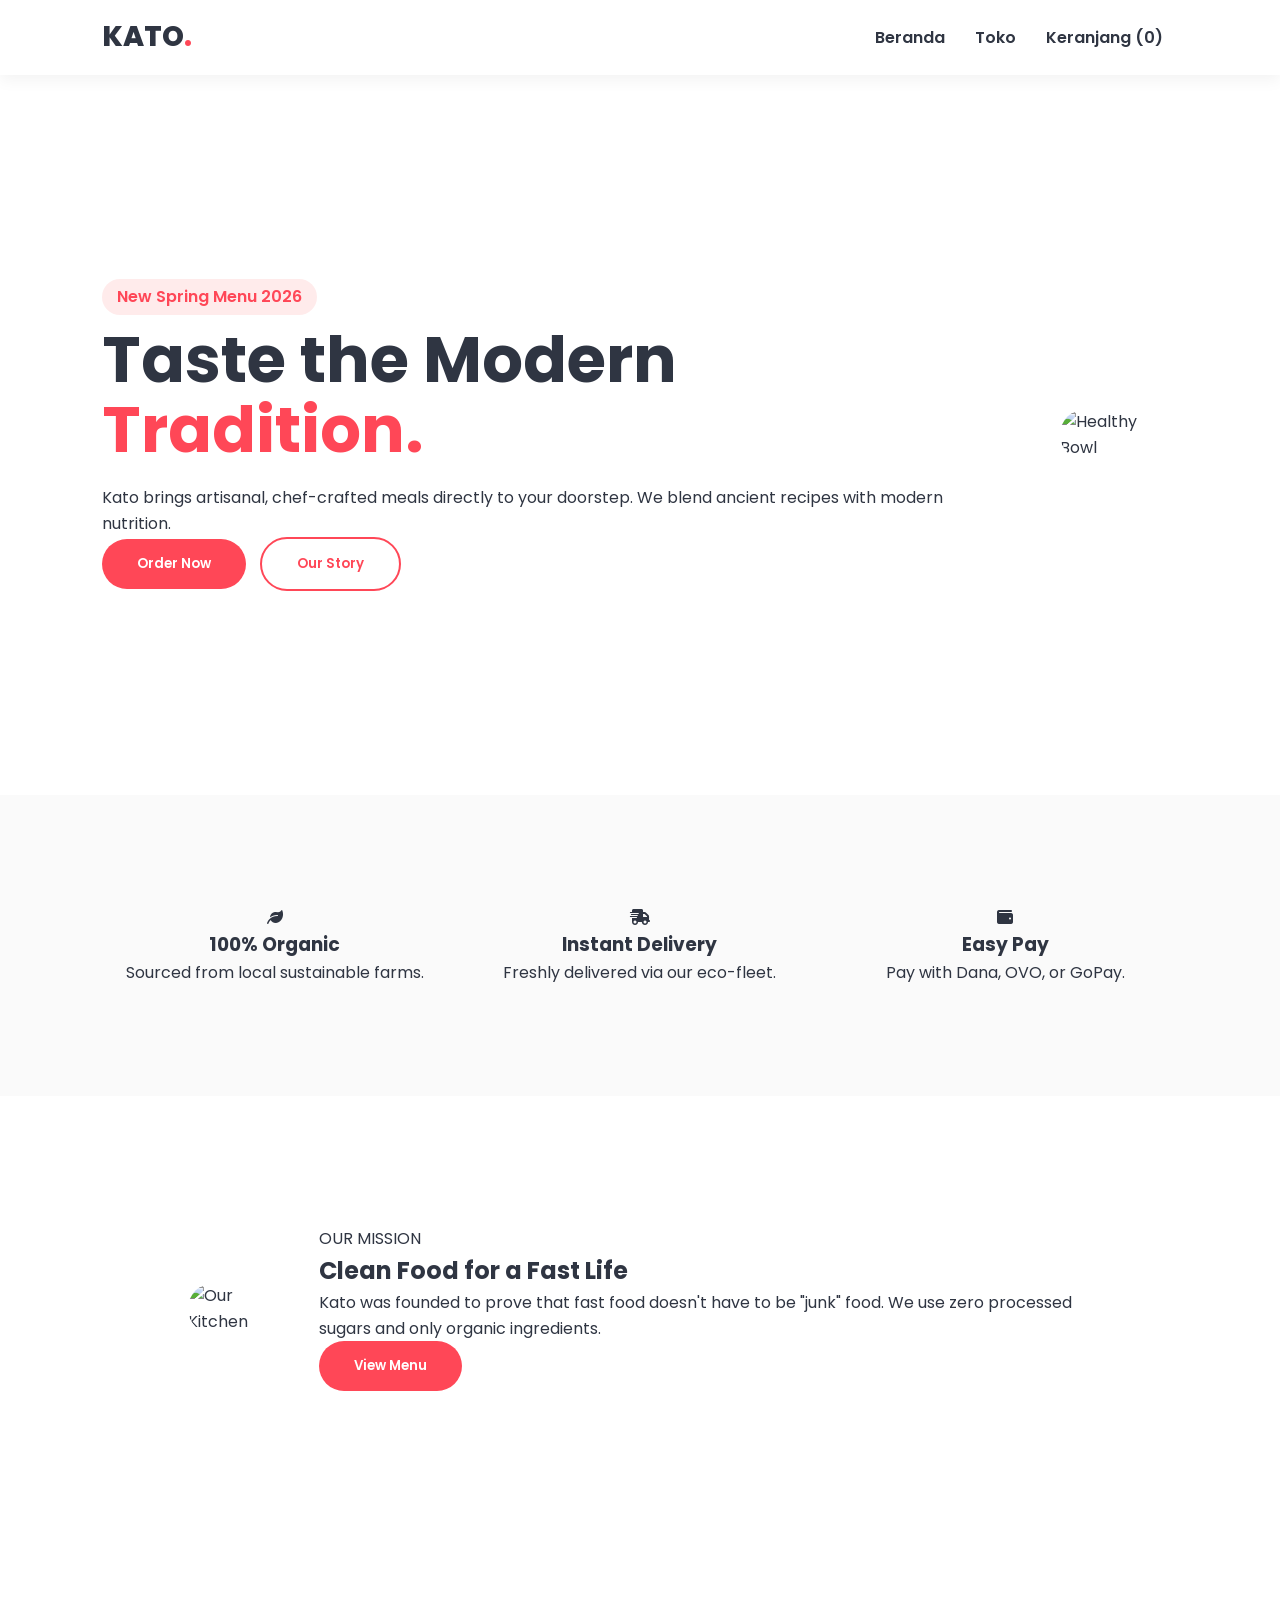
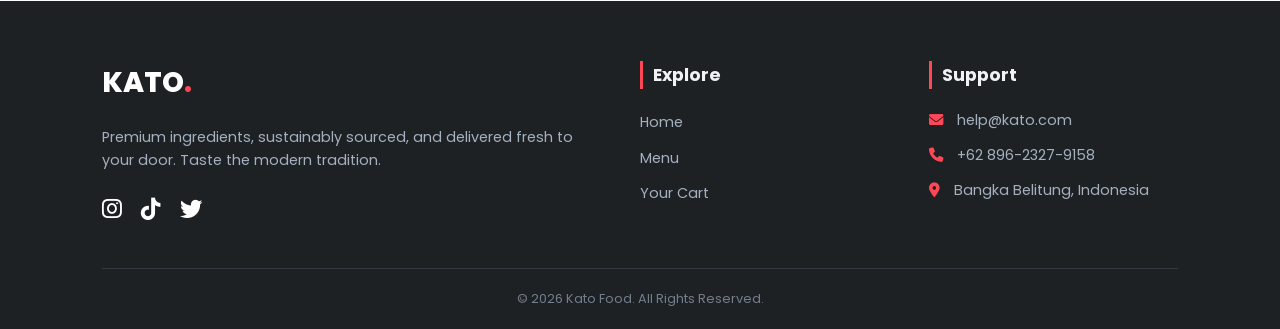
==== index.html @ e114e305 "Add files via upload" ====
<!DOCTYPE html>
<html lang="en">
<head>
    <meta charset="UTF-8">
    <meta name="viewport" content="width=device-width, initial-scale=1.0">
    <title>Kato | Premium Fresh Food</title>

    <link rel="stylesheet" href="style.css">

    <!-- Font Awesome -->
    <link rel="stylesheet" href="https://cdnjs.cloudflare.com/ajax/libs/font-awesome/6.0.0/css/all.min.css">

    <!-- Google Font -->
    <link href="https://fonts.googleapis.com/css2?family=Poppins:wght@300;400;600;700&display=swap" rel="stylesheet">
</head>

<body>

    <!-- PREMIUM COLORFUL BACKGROUND -->
    <div class="bg-blobs">
        <div class="blob b1"></div>
        <div class="blob b2"></div>
        <div class="blob b3"></div>
        <div class="blob b4"></div>
        <div class="blob b5"></div>
    </div>

    <!-- Navigation -->
    <nav>
        <div class="logo" onclick="showSection('home')">
            KATO<span>.</span>
        </div>

        <ul class="nav-links">
            <li><a href="#" onclick="showSection('home')">Beranda</a></li>
            <li><a href="#" onclick="showSection('shop')">Toko</a></li>
            <li>
                <a href="#" onclick="showSection('cart')">
                    Keranjang (<span id="cart-count">0</span>)
                </a>
            </li>
        </ul>
    </nav>

    <!-- HOME -->
    <section id="home" class="page">

        <!-- HERO -->
        <div class="hero">

            <div class="hero-content">
                <div class="badge">New Spring Menu 2026</div>

                <h1>
                    Taste the Modern <br>
                    <span>Tradition.</span>
                </h1>

                <p>
                    Kato brings artisanal, chef-crafted meals directly to your doorstep.
                    We blend ancient recipes with modern nutrition.
                </p>

                <div class="hero-btns">
                    <button class="btn" onclick="showSection('shop')">
                        Order Now
                    </button>

                    <button class="btn btn-outline" onclick="scrollToAbout()">
                        Our Story
                    </button>
                </div>
            </div>

            <div class="hero-image">
                <img src="logo.jpg" alt="Healthy Bowl">
            </div>

        </div>

        <!-- FEATURES -->
        <div class="features-section">
            <div class="container">

                <div class="features-grid">

                    <div class="feature-card">
                        <i class="fas fa-leaf"></i>
                        <h3>100% Organic</h3>
                        <p>Sourced from local sustainable farms.</p>
                    </div>

                    <div class="feature-card">
                        <i class="fas fa-shipping-fast"></i>
                        <h3>Instant Delivery</h3>
                        <p>Freshly delivered via our eco-fleet.</p>
                    </div>

                    <div class="feature-card">
                        <i class="fas fa-wallet"></i>
                        <h3>Easy Pay</h3>
                        <p>Pay with Dana, OVO, or GoPay.</p>
                    </div>

                </div>
            </div>
        </div>

        <!-- ABOUT -->
        <div id="about-section" class="about-section">
            <div class="container">

                <div class="about-wrapper">

                    <div class="hero-image">
                        <img src="foto3.jpeg" alt="Our Kitchen">
                    </div>

                    <div class="about-text">
                        <span class="subtitle">OUR MISSION</span>

                        <h2>Clean Food for a Fast Life</h2>

                        <p>
                            Kato was founded to prove that fast food doesn't have to be
                            "junk" food. We use zero processed sugars and only organic ingredients.
                        </p>

                        <button class="btn" onclick="showSection('shop')">
                            View Menu
                        </button>
                    </div>

                </div>
            </div>
        </div>

    </section>

    <!-- SHOP -->
    <section id="shop" class="page" style="display:none;">
        <div class="container">

            <h2 class="section-title">Our Menu</h2>

            <div class="product-grid" id="product-grid"></div>

        </div>
    </section>

    <!-- PRODUCT DETAIL -->
    <section id="product-detail" class="page" style="display:none;">
        <div class="container">

            <button class="back-btn" onclick="showSection('shop')">
                ← Back to Shop
            </button>

            <div class="detail-container" id="detail-content"></div>

        </div>
    </section>

    <!-- CART -->
    <section id="cart" class="page" style="display:none;">
        <div class="container">

            <h2 class="section-title">Your Cart</h2>

            <div id="cart-items-container"></div>

            <div class="cart-summary" id="cart-summary"></div>

        </div>
    </section>

    <!-- CHECKOUT -->
    <section id="checkout" class="page" style="display:none;">
        <div class="container">

            <h2 class="section-title">Checkout</h2>

            <div class="checkout-wrapper">

                <form id="checkout-form">

                    <h3>1. Shipping Details</h3>

                    <input type="text" placeholder="Full Name" required>

                    <input type="email" placeholder="Email Address" required>

                    <textarea placeholder="Full Address (Street, House No, City)" required></textarea>

                    <h3>2. Choose E-Wallet</h3>

                    <div class="payment-grid">

                        <label class="payment-option">
                            <input type="radio" name="payment" value="Dana" checked>

                            <div class="pay-card dana">
                                <img src="dana.jpg" alt="Dana">
                                <span>DANA</span>
                            </div>
                        </label>

                        <label class="payment-option">
                            <input type="radio" name="payment" value="OVO">

                            <div class="pay-card ovo">
                                <img src="ovo.jpg" alt="OVO">
                                <span>OVO</span>
                            </div>
                        </label>

                        <label class="payment-option">
                            <input type="radio" name="payment" value="GoPay">

                            <div class="pay-card gopay">
                                <img src="gopayy.jpg" alt="GoPay">
                                <span>GoPay</span>
                            </div>
                        </label>

                    </div>

                    <div id="ewallet-phone-input">

                        <p style="margin-top:20px; font-size:0.9rem; color:#666;">
                            Enter your E-Wallet Phone Number:
                        </p>

                        <input type="tel" placeholder="0812-XXXX-XXXX" required>

                    </div>

                    <button type="submit"
                        class="btn checkout-submit-btn"
                        style="width:100%; margin-top:30px;">
                        Pay Now
                    </button>

                </form>

            </div>
        </div>
    </section>

    <!-- FOOTER -->
    <footer>

        <div class="footer-container">

            <div class="footer-brand">

                <div class="logo">
                    KATO<span>.</span>
                </div>

                <p>
                    Premium ingredients, sustainably sourced,
                    and delivered fresh to your door.
                    Taste the modern tradition.
                </p>

                <div class="social-links">
                    <a href="#"><i class="fab fa-instagram"></i></a>
                    <a href="#"><i class="fab fa-tiktok"></i></a>
                    <a href="#"><i class="fab fa-twitter"></i></a>
                </div>

            </div>

            <div class="footer-links">

                <h4>Explore</h4>

                <ul>
                    <li><a href="#" onclick="showSection('home')">Home</a></li>
                    <li><a href="#" onclick="showSection('shop')">Menu</a></li>
                    <li><a href="#" onclick="showSection('cart')">Your Cart</a></li>
                </ul>

            </div>

            <div class="footer-contact">

                <h4>Support</h4>

                <p><i class="fas fa-envelope"></i> help@kato.com</p>

                <p><i class="fas fa-phone"></i> +62 896-2327-9158</p>

                <p><i class="fas fa-map-marker-alt"></i> Bangka Belitung, Indonesia</p>

            </div>

        </div>

        <div class="footer-bottom">
            <p>&copy; 2026 Kato Food. All Rights Reserved.</p>
        </div>

    </footer>

    <!-- JS -->
    <script src="script.js"></script>

</body>
</html>
---- style.css ----
:root {
    --primary: #FF4757;
    --secondary: #2F3542;
    --accent: #2ED573;
    --light: #F1F2F6;
    --white: #ffffff;
    --dana: #118EEA;
    --ovo: #4C2A86;
    --gopay: #00AED6;
}

* { margin: 0; padding: 0; box-sizing: border-box; font-family: 'Poppins', sans-serif; }
body { background-color: var(--light); color: var(--secondary); line-height: 1.6; }

/* Navigation */
nav { display: flex; justify-content: space-between; align-items: center; padding: 15px 8%; background: var(--white); position: sticky; top: 0; z-index: 1000; box-shadow: 0 5px 15px rgba(0,0,0,0.05); }
.logo { font-size: 28px; font-weight: 800; cursor: pointer; }
.logo span { color: var(--primary); }
.nav-links { display: flex; list-style: none; }
.nav-links a { text-decoration: none; color: var(--secondary); font-weight: 600; padding: 0 15px; }

/* Hero & Sections */
.hero { display: flex; align-items: center; padding: 60px 8%; min-height: 80vh; gap: 50px; background: white; }
.hero-content h1 { font-size: 4rem; line-height: 1.1; margin-bottom: 20px; }
.hero-content span { color: var(--primary); }
.hero-image img { width: 100%; max-width: 500px; border-radius: 40px; }
.badge { background: #ffebeb; color: var(--primary); padding: 5px 15px; border-radius: 20px; font-weight: 600; display: inline-block; margin-bottom: 10px; }

/* Payment Styles */
.payment-grid { display: grid; grid-template-columns: repeat(3, 1fr); gap: 15px; margin-top: 15px; }
.payment-option input { display: none; }
.pay-card {
    border: 2px solid #eee;
    padding: 15px;
    border-radius: 12px;
    text-align: center;
    cursor: pointer;
    transition: 0.3s;
    background: white;
}
.pay-card img { height: 25px; object-fit: contain; margin-bottom: 5px; display: block; margin-left: auto; margin-right: auto; }
.pay-card span { font-size: 0.8rem; font-weight: 700; }

/* Active Payment Selection */
.payment-option input:checked + .pay-card { border-color: var(--primary); background: #fff5f5; transform: translateY(-5px); }

/* Buttons */
.btn { padding: 15px 35px; background: var(--primary); color: white; border: none; border-radius: 50px; font-weight: 600; cursor: pointer; transition: 0.3s; }
.btn-outline { background: transparent; border: 2px solid var(--primary); color: var(--primary); margin-left: 10px; }

/* Styling for the Back to Shop Button */
.back-btn {
    background: white;
    border: 2px solid var(--primary);
    color: var(--primary);
    padding: 10px 25px;
    border-radius: 50px;
    font-weight: 600;
    font-size: 0.9rem;
    cursor: pointer;
    margin-bottom: 30px;
    display: inline-flex;
    align-items: center;
    gap: 8px;
    transition: all 0.3s ease;
    box-shadow: 0 4px 10px rgba(0,0,0,0.05);
}

.back-btn:hover {
    background: var(--primary);
    color: white;
    transform: translateX(-5px); /* Moves slightly left on hover */
    box-shadow: 0 6px 15px rgba(255, 71, 87, 0.2);
}

/* Ensure the detail container has enough space from the button */
#product-detail .container {
    padding-top: 30px;
}

/* General Layout */
.container { padding: 50px 8%; }
.product-grid { display: grid; grid-template-columns: repeat(auto-fit, minmax(280px, 1fr)); gap: 30px; }
.product-card { background: white; padding: 20px; border-radius: 25px; text-align: center; box-shadow: 0 10px 20px rgba(0,0,0,0.05); }
.product-card img { width: 100%; height: 220px; object-fit: cover; border-radius: 20px; }

/* About and Features */
.features-section { padding: 60px 0; background: #fafafa; }
.features-grid { display: grid; grid-template-columns: repeat(3, 1fr); gap: 20px; text-align: center; }
.about-section { background: white; padding: 80px 8%; }
.about-wrapper { display: flex; align-items: center; gap: 50px; }
.about-image img { width: 100%; border-radius: 20px; }

/* Checkout Form */
#checkout-form { background: white; padding: 40px; border-radius: 25px; max-width: 600px; margin: 0 auto; }
#checkout-form input, #checkout-form textarea { width: 100%; padding: 12px; margin: 10px 0; border: 1px solid #ddd; border-radius: 10px; }

/* Target the image inside the hero-image div */
.hero-image img {
    width: 400px;           
    height: auto;            
    border-radius: 30px;    
    object-fit: cover;       
    
   
}
.product-card img {
    width: 100%;
    height: 200px; /* Atur tinggi yang seragam */
    object-fit: cover; /* Foto akan otomatis terpotong rapi di tengah */
    border-radius: 15px;
}

@media (max-width: 768px) {
    .hero, .about-wrapper, .features-grid { flex-direction: column; text-align: center; }
    .payment-grid { grid-template-columns: 1fr; }
}

/* --- BACKGROUND BLOBS DESIGN --- */
.bg-blobs {
    position: fixed; top: 0; left: 0; width: 100%; height: 100%;
    z-index: -1; overflow: hidden; filter: blur(70px); opacity: 0.6;
}
.blob { position: absolute; border-radius: 50%; animation: moveBlobs 20s infinite alternate; }
.b1 { width: 400px; height: 400px; background: #ffebeb; top: -10%; left: -5%; }
.b2 { width: 450px; height: 450px; background: #e8f7ee; bottom: -5%; right: -5%; animation-delay: -5s; }
.b3 { width: 300px; height: 300px; background: #fff4e0; top: 30%; right: 20%; animation-delay: -10s; }

@keyframes moveBlobs {
    0% { transform: translate(0, 0) scale(1); }
    100% { transform: translate(50px, 100px) scale(1.1); }
}

/* --- FOOTER DESIGN --- */
footer {
    background: #1e2124;
    color: #f1f2f6;
    padding: 60px 8% 20px;
    margin-top: 80px;
}
.footer-container {
    display: grid;
    grid-template-columns: 2fr 1fr 1fr;
    gap: 40px;
}
.footer-brand .logo { color: white; margin-bottom: 20px; }
.footer-brand p { font-size: 0.9rem; color: #a4b0be; line-height: 1.6; margin-bottom: 20px; }
.social-links a { color: white; font-size: 1.4rem; margin-right: 15px; transition: 0.3s; }
.social-links a:hover { color: var(--primary); }

.footer-links h4, .footer-contact h4 { margin-bottom: 20px; font-size: 1.1rem; border-left: 3px solid var(--primary); padding-left: 10px; }
.footer-links ul { list-style: none; }
.footer-links li { margin-bottom: 10px; }
.footer-links a { color: #a4b0be; text-decoration: none; transition: 0.3s; font-size: 0.9rem; }
.footer-links a:hover { color: var(--primary); }

.footer-contact p { margin-bottom: 12px; font-size: 0.9rem; color: #a4b0be; }
.footer-contact i { color: var(--primary); margin-right: 10px; }

.footer-bottom {
    text-align: center;
    border-top: 1px solid #323941;
    margin-top: 40px;
    padding-top: 20px;
    font-size: 0.8rem;
    color: #747d8c;
}

/* Fix for mobile footer */
@media (max-width: 768px) {
    .footer-container { grid-template-columns: 1fr; text-align: center; }
    .footer-links h4, .footer-contact h4 { border: none; padding: 0; }
}

/* ===== ULTRA COLORFUL PREMIUM BACKGROUND ===== */

body{
    background:
    radial-gradient(circle at top left, rgba(255,71,87,0.35), transparent 30%),
    radial-gradient(circle at top right, rgba(46,213,115,0.30), transparent 30%),
    radial-gradient(circle at bottom left, rgba(112,161,255,0.30), transparent 30%),
    radial-gradient(circle at bottom right, rgba(255,165,2,0.25), transparent 30%),
    linear-gradient(135deg, #f8fbff, #eef2ff);

    background-attachment: fixed;
    overflow-x: hidden;
    position: relative;
}

/* Animated Glow Orbs */
.bg-blobs{
    position: fixed;
    inset: 0;
    z-index: -1;
    overflow: hidden;
    pointer-events: none;
}

/* Blob Base */
.blob{
    position: absolute;
    border-radius: 50%;
    filter: blur(100px);
    opacity: 0.6;
    mix-blend-mode: screen;
    animation: blobMove 18s infinite alternate ease-in-out;
}

/* RED/PINK */
.b1{
    width: 500px;
    height: 500px;
    background: #ff4757;
    top: -150px;
    left: -100px;
}

/* GREEN */
.b2{
    width: 450px;
    height: 450px;
    background: #2ed573;
    bottom: -120px;
    right: -100px;
    animation-delay: 3s;
}

/* BLUE */
.b3{
    width: 350px;
    height: 350px;
    background: #70a1ff;
    top: 40%;
    left: 60%;
    animation-delay: 6s;
}

/* PURPLE */
.b4{
    width: 300px;
    height: 300px;
    background: #a55eea;
    top: 15%;
    right: 20%;
    animation-delay: 9s;
}

/* YELLOW */
.b5{
    width: 280px;
    height: 280px;
    background: #ffa502;
    bottom: 10%;
    left: 20%;
    animation-delay: 12s;
}

/* Blob Animation */
@keyframes blobMove{
    0%{
        transform: translate(0,0) scale(1);
    }

    50%{
        transform: translate(40px,-60px) scale(1.15);
    }

    100%{
        transform: translate(-30px,40px) scale(0.95);
    }
}

/* Noise Texture Effect */
body::before{
    content: "";
    position: fixed;
    inset: 0;
    background-image:
    radial-gradient(rgba(255,255,255,0.08) 1px, transparent 1px);

    background-size: 4px 4px;
    z-index: -1;
    opacity: 0.4;
    pointer-events: none;
}

/* Extra Glow */
body::after{
    content: "";
    position: fixed;
    inset: 0;
    background:
    radial-gradient(circle at center,
    rgba(255,255,255,0.15),
    transparent 60%);
    z-index: -1;
    pointer-events: none;
}
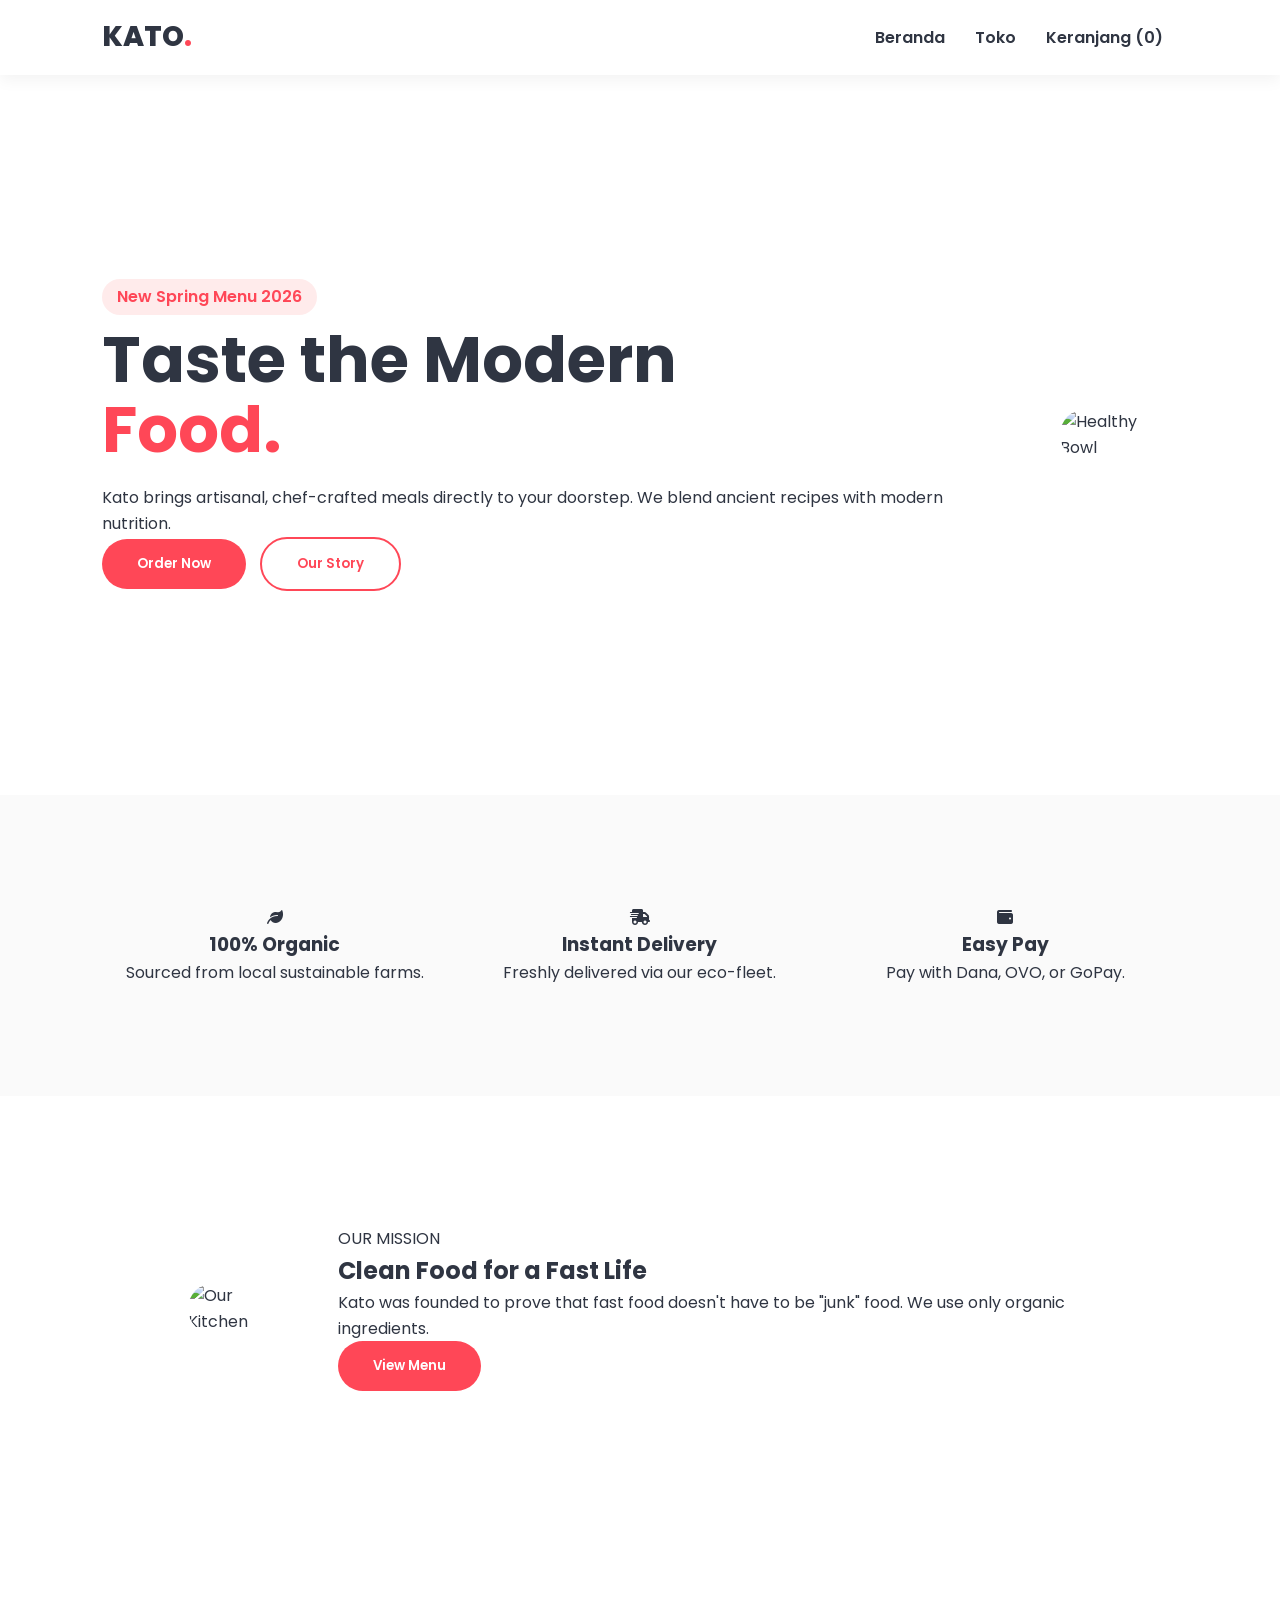
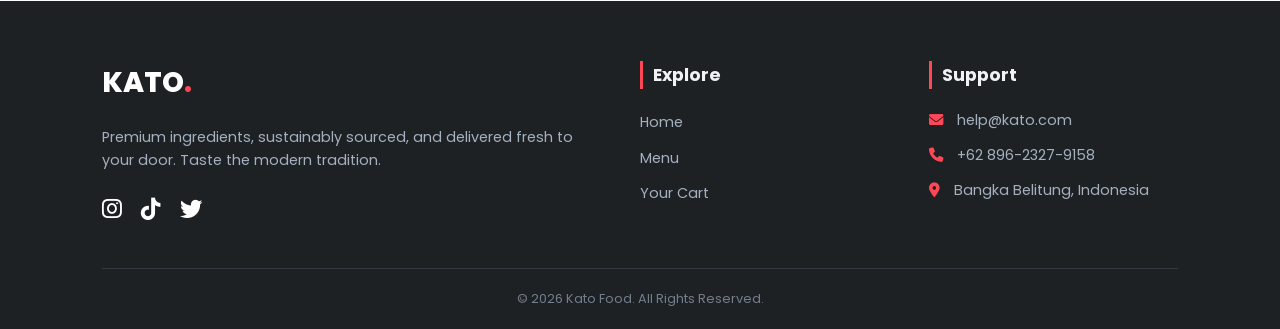
==== commit 2d367729: "Update index.html" ====
--- a/index.html
+++ b/index.html
@@ -3,7 +3,7 @@
 <head>
     <meta charset="UTF-8">
     <meta name="viewport" content="width=device-width, initial-scale=1.0">
-    <title>Kato | Premium Fresh Food</title>
+    <title>Kato | Premium Food</title>
 
     <link rel="stylesheet" href="style.css">
 
@@ -53,7 +53,7 @@
 
                 <h1>
                     Taste the Modern <br>
-                    <span>Tradition.</span>
+                    <span>Food.</span>
                 </h1>
 
                 <p>
@@ -123,7 +123,7 @@
 
                         <p>
                             Kato was founded to prove that fast food doesn't have to be
-                            "junk" food. We use zero processed sugars and only organic ingredients.
+                            "junk" food. We use only organic ingredients.
                         </p>
 
                         <button class="btn" onclick="showSection('shop')">
@@ -308,4 +308,4 @@
     <script src="script.js"></script>
 
 </body>
-</html>+</html>
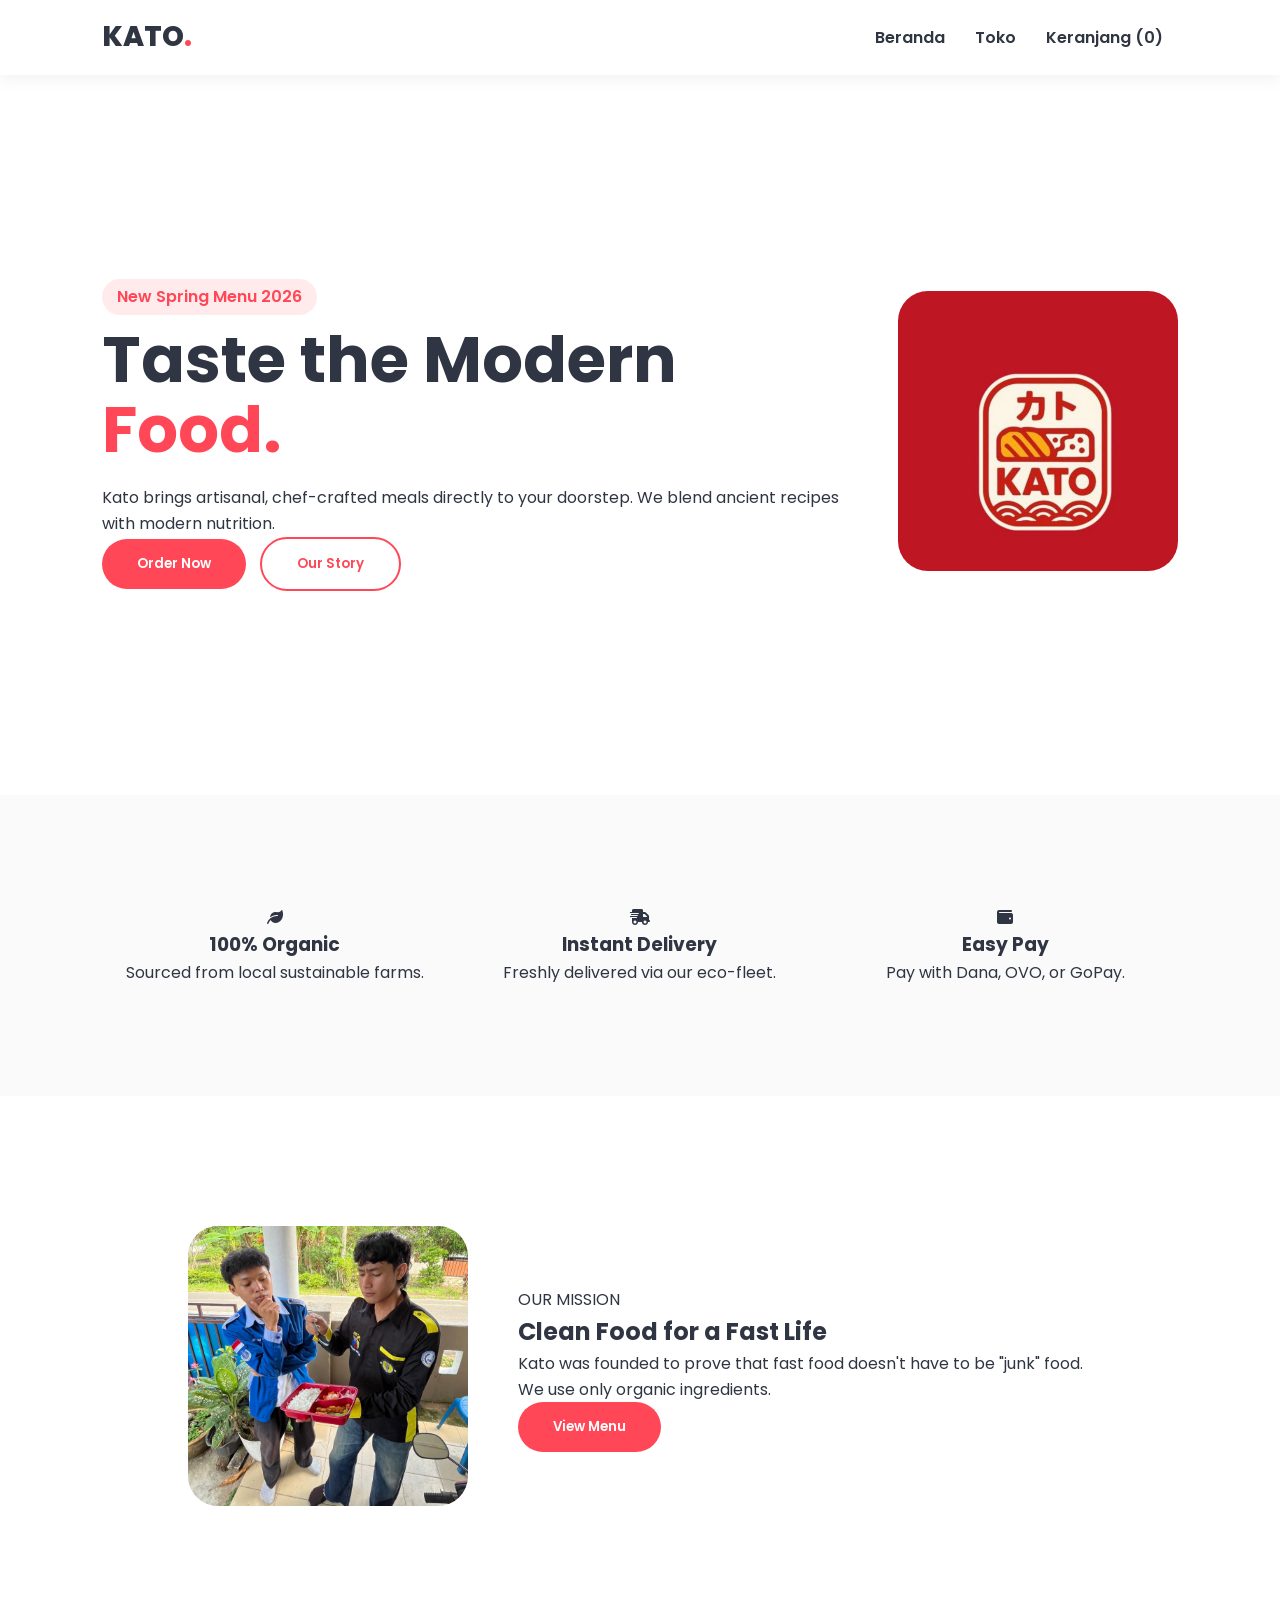
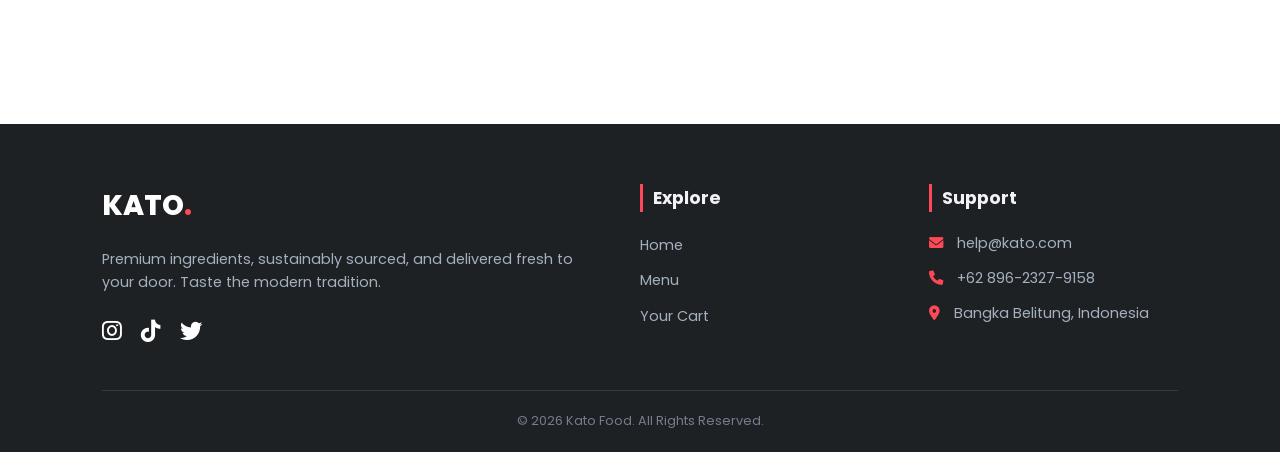
==== commit 8bf70269: "Add files via upload" ====
--- a/index.html
+++ b/index.html
@@ -308,4 +308,4 @@
     <script src="script.js"></script>
 
 </body>
-</html>
+</html>
--- a/style.css
+++ b/style.css
@@ -97,11 +97,11 @@
 
 /* Target the image inside the hero-image div */
 .hero-image img {
-    width: 400px;           
-    height: auto;            
-    border-radius: 30px;    
-    object-fit: cover;       
-    
+    width: 280px; /* sesuaikan */
+    height: 280px;
+    object-fit: cover;
+    border-radius: 30px;
+
    
 }
 .product-card img {
@@ -295,4 +295,26 @@
     transparent 60%);
     z-index: -1;
     pointer-events: none;
+}
+
+/* Mengatur agar layout detail rapi (side-by-side) */
+.detail-container {
+    display: flex;
+    gap: 40px;
+    align-items: flex-start;
+    flex-wrap: wrap; /* Agar responsif ke bawah di layar kecil */
+}
+
+/* Membatasi ukuran gambar di dalam detail */
+.detail-container img {
+    width: 100%;
+    max-width: 300px; /* sebelumnya 450px */
+    height: 300px;
+    object-fit: cover;
+    border-radius: 20px;
+}
+/* Mengatur agar teks detail proporsional */
+.detail-info {
+    flex: 1;
+    min-width: 300px;
 }
